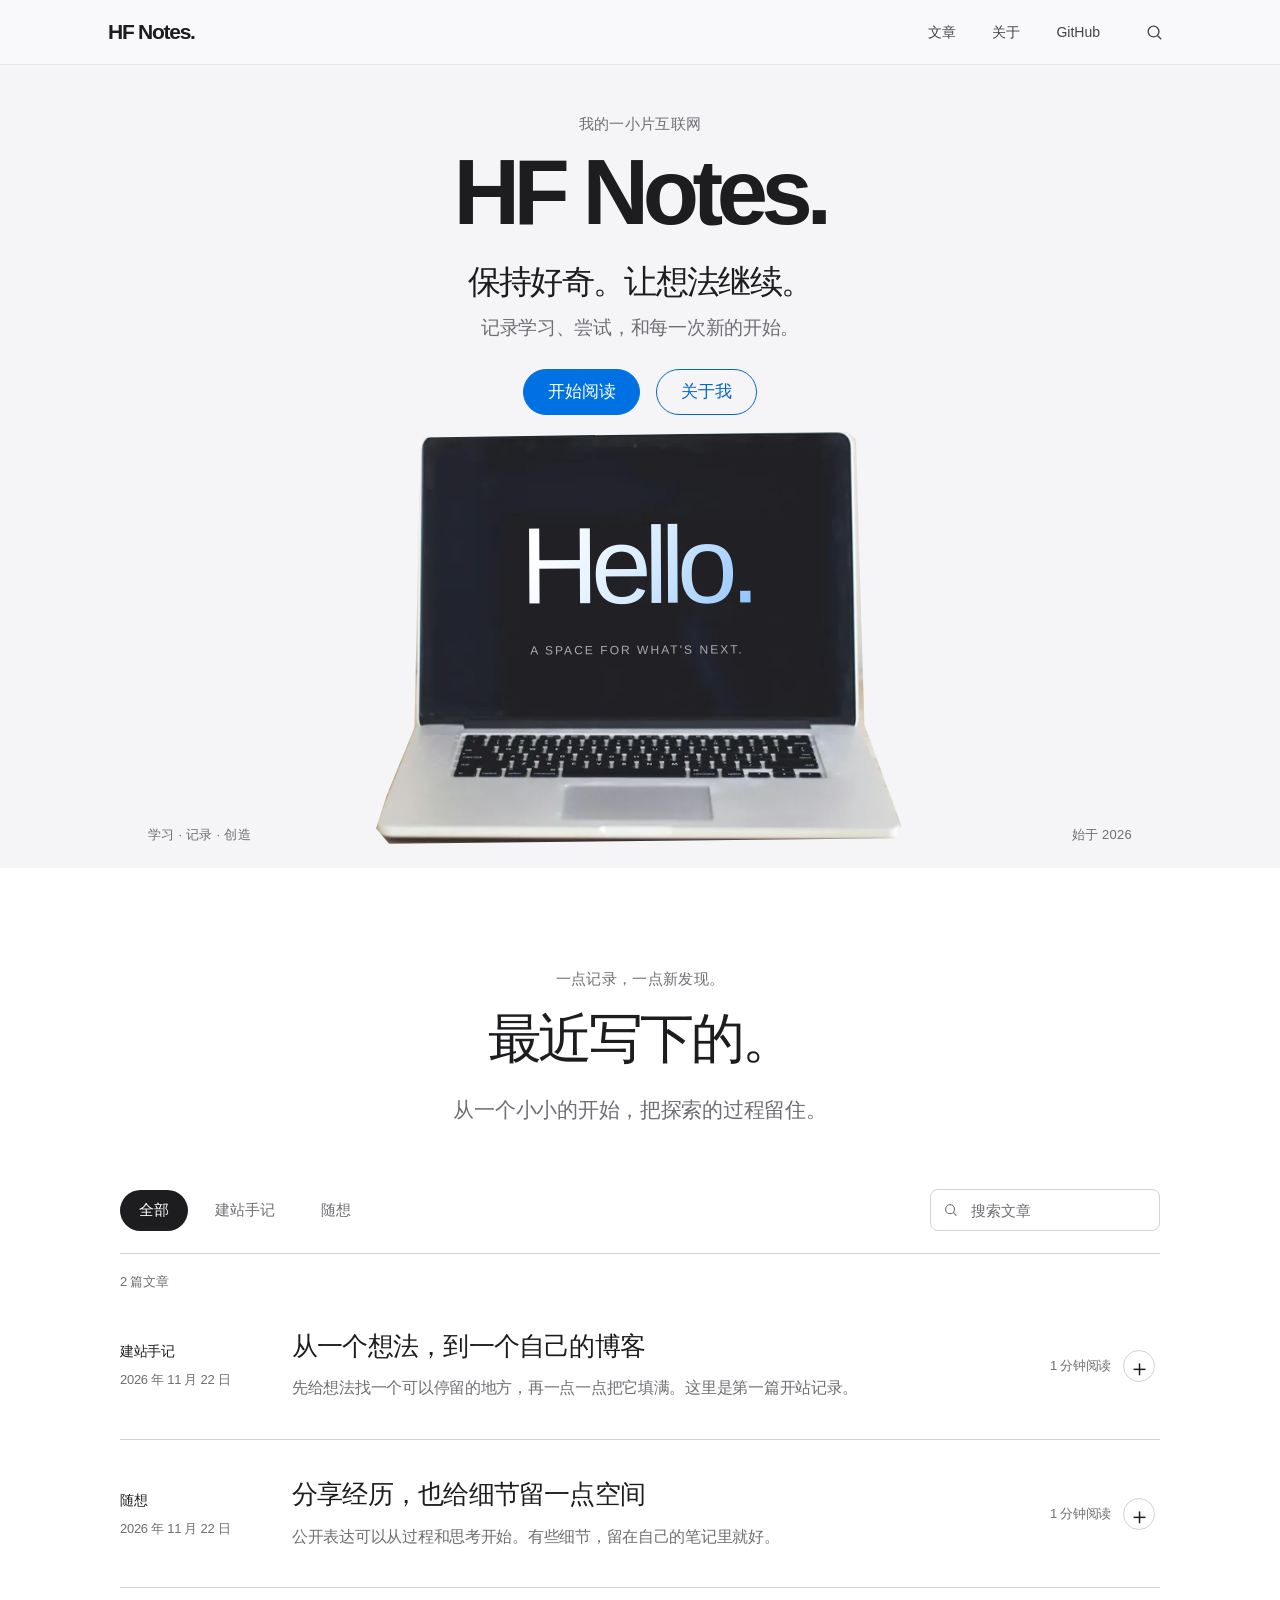
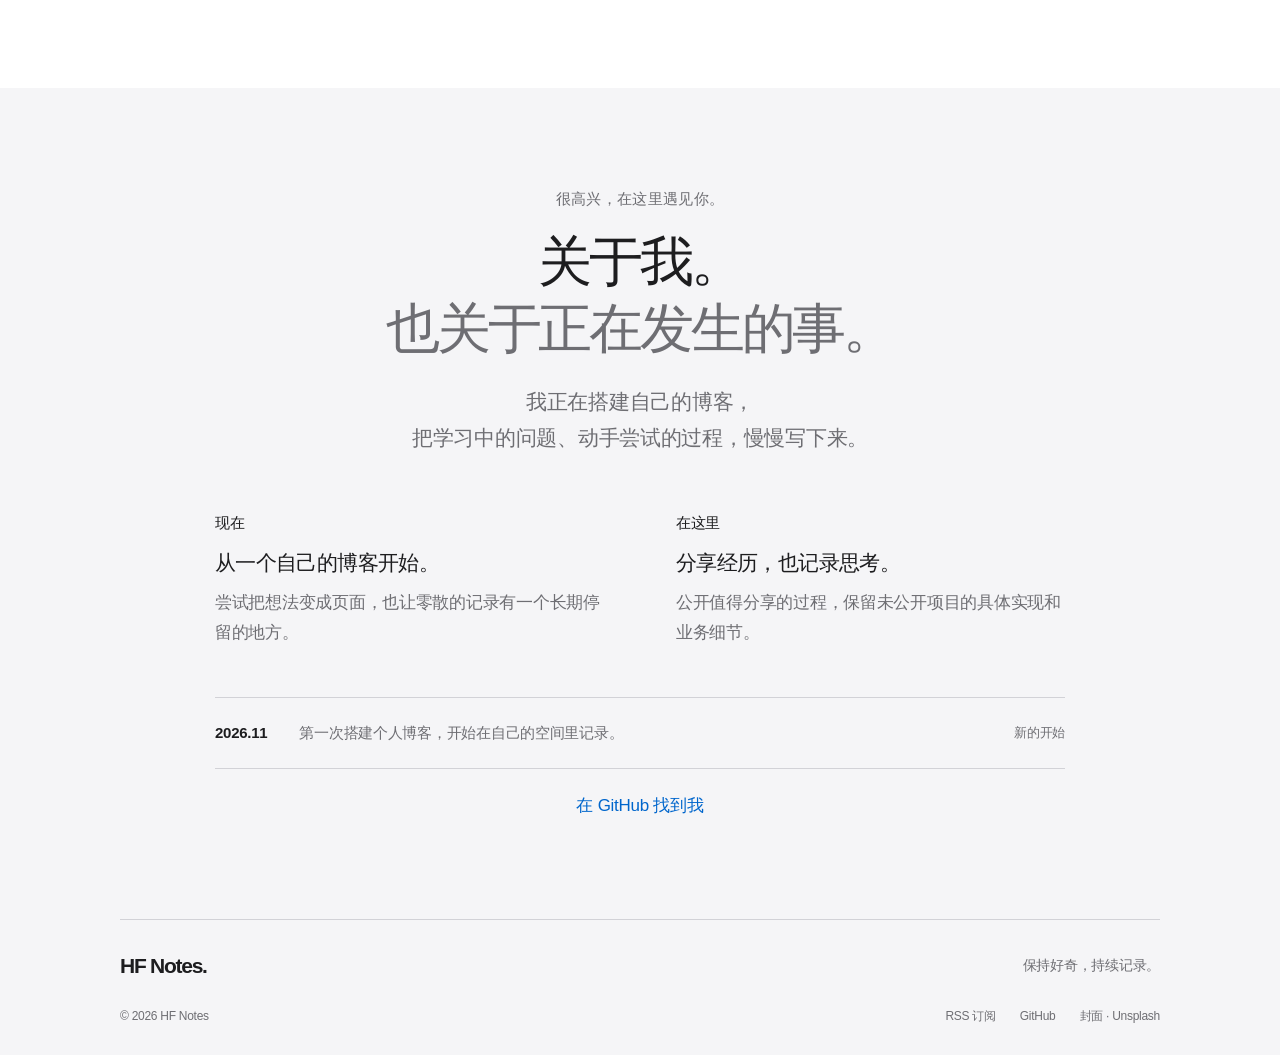
==== index.html @ c385335c "Build Apple-inspired personal blog with responsive articles and search" ====
<!doctype html>
<html lang="zh-CN"><head>
<meta charset="utf-8"><meta name="viewport" content="width=device-width, initial-scale=1">
<title>HF Notes · 学习、记录与创造</title><meta name="description" content="学习、尝试与思考。把每一次探索，留在自己的空间。">
<meta name="theme-color" content="#f5f5f7"><meta name="referrer" content="strict-origin-when-cross-origin">
<link rel="canonical" href="https://hufenglin385-sketch.github.io/"><link rel="icon" href="/assets/favicon.svg" type="image/svg+xml">
<link rel="alternate" type="application/rss+xml" title="HF Notes" href="/feed.xml">
<meta property="og:type" content="website"><meta property="og:title" content="HF Notes · 学习、记录与创造">
<meta property="og:description" content="学习、尝试与思考。把每一次探索，留在自己的空间。"><meta property="og:url" content="https://hufenglin385-sketch.github.io/">
<meta property="og:image" content="https://hufenglin385-sketch.github.io/assets/workspace.webp"><meta property="og:locale" content="zh_CN">
<link rel="stylesheet" href="/assets/style.css"><script src="/assets/app.js" defer></script>
</head><body><a class="skip" href="#main">跳到正文</a>
<header class="site-header"><nav class="nav-inner" aria-label="主导航">
<a class="wordmark" href="/" aria-label="HF Notes 首页">HF Notes<span class="wordmark-dot" aria-hidden="true">.</span></a>
<div class="nav-links"><a href="/#notes">文章</a><a href="/#about">关于</a>
<a href="https://github.com/hufenglin385-sketch" target="_blank" rel="noopener noreferrer">GitHub<span class="sr-only">（新窗口）</span></a>
<button class="search-trigger" type="button" data-open-search aria-label="搜索文章" hidden><svg viewBox="0 0 24 24" width="19" height="19" fill="none" stroke="currentColor" stroke-width="1.7" aria-hidden="true"><circle cx="10.8" cy="10.8" r="6.8"/><path d="m16 16 4.5 4.5"/></svg></button></div>
</nav></header><main id="main">
<section class="hero" aria-labelledby="hero-title">
<div class="hero-copy"><p class="eyebrow hero-enter">我的一小片互联网</p>
<h1 id="hero-title" class="hero-enter">HF Notes<span>.</span></h1>
<p class="hero-description hero-enter">保持好奇。让想法继续。</p>
<p class="hero-subtitle hero-enter">记录学习、尝试，和每一次新的开始。</p>
<div class="hero-actions hero-enter"><a class="button button-primary" href="#notes">开始阅读</a><a class="button button-outline" href="#about">关于我</a></div></div>
<div class="device-frame hero-enter" aria-label="一台笔记本电脑的产品摄影，屏幕上是 Hello 欢迎语">
<img class="device-photo" src="/assets/workspace.webp" width="1500" height="1000" fetchpriority="high" alt="">
<div class="device-screen" aria-hidden="true"><span class="screen-hello">Hello.</span><span class="screen-caption">A SPACE FOR WHAT'S NEXT.</span></div>
</div>
<div class="hero-footnote"><span>学习 · 记录 · 创造</span><span>始于 2026</span></div>
</section>
<section class="notes section" id="notes" aria-labelledby="notes-title"><div class="content-width">
<div class="section-heading reveal"><p class="eyebrow">一点记录，一点新发现。</p><h2 id="notes-title">最近写下的。</h2><p>从一个小小的开始，把探索的过程留住。</p></div>
<div class="notes-toolbar js-tools" hidden><div class="filters" role="group" aria-label="按分类筛选"><button type="button" class="filter is-active" data-filter="all" aria-pressed="true">全部</button><button type="button" class="filter" data-filter="建站手记" aria-pressed="false">建站手记</button><button type="button" class="filter" data-filter="随想" aria-pressed="false">随想</button></div>
<label class="search-field"><svg viewBox="0 0 24 24" width="18" height="18" fill="none" stroke="currentColor" stroke-width="1.7" aria-hidden="true"><circle cx="10.8" cy="10.8" r="6.8"/><path d="m16 16 4.5 4.5"/></svg><span class="sr-only">搜索文章</span><input id="note-search" type="search" placeholder="搜索文章" autocomplete="off"></label></div>
<p class="result-count" role="status" aria-live="polite" aria-atomic="true">2 篇文章</p>
<ul class="note-list"><li class="note-item reveal" data-category="建站手记" data-search="从一个想法，到一个自己的博客 建站手记 先给想法找一个可以停留的地方，再一点一点把它填满。这里是第一篇开站记录。 最初的问题很具体：做一个个人博客，需要先买域名吗？服务器要怎么准备？在了解了基本的托管方式以后，我决定先用 github pages，把第一个版本放到网上。 我想要的起点也很简单：一个能介绍自己、能放文章、以后还能慢慢修改的地方。网站可以先小一点，先把第一篇记录写下来。 选风格时，我看了 refero 上的设计参考，最后选择了 apple 那种简洁、清晰的视觉方向。第一版由 ai 协助完成，希望它在电脑和手机上都能舒服地阅读。 首页可以有一点画面感，文章页则留给文字。这个博客也会随着使用慢慢调整，不必在开头就把所有功能一次做齐。 第一步，是给这个地方起一个名字，放上几段文字。下一步，是在学习和尝试时，记下值得回头看的问题与想法。 这里从今天开始。愿以后再翻到这一页时，能看见自己走过的一点路。">
<a class="note-link" href="/notes/a-place-to-begin/">
<div class="note-meta"><span>建站手记</span><time datetime="2026-11-22">2026 年 11 月 22 日</time></div>
<div class="note-copy"><h3>从一个想法，到一个自己的博客</h3><p>先给想法找一个可以停留的地方，再一点一点把它填满。这里是第一篇开站记录。</p></div>
<span class="note-read">1 分钟阅读<span class="read-mark" aria-hidden="true">＋</span></span>
</a></li><li class="note-item reveal" data-category="随想" data-search="分享经历，也给细节留一点空间 随想 公开表达可以从过程和思考开始。有些细节，留在自己的笔记里就好。 我愿意在这里记录经历，也想保留一点属于自己的空间。一次尝试为什么开始、遇到了什么问题、最后学到了什么，都是可以慢慢写的内容。 项目的完整实现、没有公开的资料和具体业务细节，可以先留在私人笔记中。公开文章里，把问题与思路讲清楚就已经很有价值。 每次发布前，我会想一想：这段内容是否涉及他人的信息？是否包含不适合公开的项目细节？有没有必要换一种更概括的表达？ 这样的边界，让我更安心地写下自己的学习和思考，也让这个博客可以按自己的节奏持续下去。">
<a class="note-link" href="/notes/leave-a-little-space/">
<div class="note-meta"><span>随想</span><time datetime="2026-11-22">2026 年 11 月 22 日</time></div>
<div class="note-copy"><h3>分享经历，也给细节留一点空间</h3><p>公开表达可以从过程和思考开始。有些细节，留在自己的笔记里就好。</p></div>
<span class="note-read">1 分钟阅读<span class="read-mark" aria-hidden="true">＋</span></span>
</a></li></ul>
<div class="empty-state" hidden><h3>还没有找到这篇笔记。</h3><p>换个关键词，或试试全部分类。</p><button class="button button-outline" type="button" data-reset-search>查看全部</button></div>
<noscript><p class="noscript">所有文章已列出。启用 JavaScript 后可使用搜索与分类。</p></noscript>
</div></section>
<section class="about section" id="about" aria-labelledby="about-title"><div class="content-width">
<div class="section-heading reveal"><p class="eyebrow">很高兴，在这里遇见你。</p><h2 id="about-title">关于我。<br><span class="muted">也关于正在发生的事。</span></h2>
<p class="about-intro">我正在搭建自己的博客，<br class="desktop-break">把学习中的问题、动手尝试的过程，慢慢写下来。</p></div>
<div class="about-details reveal"><div><h3>现在</h3><p>从一个自己的博客开始。</p><p class="muted">尝试把想法变成页面，也让零散的记录有一个长期停留的地方。</p></div>
<div><h3>在这里</h3><p>分享经历，也记录思考。</p><p class="muted">公开值得分享的过程，保留未公开项目的具体实现和业务细节。</p></div></div>
<div class="milestone reveal"><span>2026.11</span><p>第一次搭建个人博客，开始在自己的空间里记录。</p><span class="milestone-label">新的开始</span></div>
<a class="text-link reveal" href="https://github.com/hufenglin385-sketch" target="_blank" rel="noopener noreferrer">在 GitHub 找到我</a>
</div></section></main><footer class="site-footer"><div class="footer-inner">
<div class="footer-top"><a class="wordmark" href="/">HF Notes.</a><span>保持好奇，持续记录。</span></div>
<div class="footer-bottom"><span>© 2026 HF Notes</span><div>
<a href="/feed.xml">RSS 订阅</a><a href="https://github.com/hufenglin385-sketch" target="_blank" rel="noopener noreferrer">GitHub</a>
<a href="https://images.unsplash.com/photo-1496181133206-80ce9b88a853" target="_blank" rel="noopener noreferrer">封面 · Unsplash</a>
</div></div></div></footer></body></html>
---- assets/style.css ----
:root{--canvas:#f5f5f7;--paper:#fff;--ink:#1d1d1f;--muted:#6e6e73;--line:#d2d2d7;--blue:#0071e3;--link:#0066cc;--nav:rgba(250,250,252,.84);font-family:-apple-system,BlinkMacSystemFont,"Segoe UI","Microsoft YaHei","PingFang SC",sans-serif;color:var(--ink);background:var(--canvas);font-synthesis:none}
*{box-sizing:border-box}html{scroll-behavior:smooth;scroll-padding-top:92px}body{margin:0;font-size:17px;letter-spacing:-.016em;line-height:1.5}a{color:inherit;text-decoration:none}button,input{font:inherit}button,a,input{-webkit-tap-highlight-color:transparent}button{cursor:pointer}button:disabled{cursor:default}a:focus-visible,button:focus-visible,input:focus-visible,summary:focus-visible{outline:3px solid #2997ff;outline-offset:5px}::selection{background:#c9e2fc;color:#1d1d1f}h1,h2,h3,p{margin:0}button{border:0}img{display:block;max-width:100%}[hidden]{display:none!important}.sr-only{position:absolute;width:1px;height:1px;padding:0;margin:-1px;overflow:hidden;clip:rect(0,0,0,0);white-space:nowrap;border:0}.skip{position:fixed;top:-80px;left:16px;z-index:100;padding:12px 20px;background:var(--ink);color:#fff;border-radius:980px}.skip:focus{top:10px}.site-header{position:sticky;top:0;z-index:30;background:var(--nav);backdrop-filter:saturate(180%) blur(20px);border-bottom:1px solid rgba(0,0,0,.08)}.nav-inner{max-width:1120px;height:64px;margin:auto;padding:0 28px;display:flex;align-items:center;justify-content:space-between}.wordmark{font-size:21px;font-weight:600;letter-spacing:-.06em;white-space:nowrap}.wordmark-dot{color:var(--ink)}.nav-links{display:flex;align-items:center;gap:36px;font-size:14px;letter-spacing:0}.nav-links>a{padding:12px 0;color:#424245;transition:color .2s}.nav-links>a:hover{color:#000}.search-trigger{background:none;color:#424245;display:grid;place-items:center;width:36px;height:40px;border-radius:980px}.content-width{max-width:1120px;margin:auto;padding:0 40px}.hero{position:relative;overflow:hidden;background:#f5f5f7;text-align:center;min-height:0;padding:48px 0 24px}.hero-copy{position:relative;z-index:2;padding:0 24px}.eyebrow{font-size:15px;font-weight:600;letter-spacing:.02em}.hero .eyebrow{color:#6e6e73;margin-bottom:8px}.hero h1{font-size:clamp(72px,7.2vw,104px);line-height:1.07;font-weight:600;letter-spacing:-.07em}.hero h1 span{letter-spacing:-.06em}.hero-description{font-size:clamp(25px,2.6vw,34px);line-height:1.3;font-weight:500;letter-spacing:-.05em;margin-top:18px}.hero-subtitle{font-size:19px;color:var(--muted);margin-top:11px;font-weight:400}.hero-actions{display:flex;align-items:center;justify-content:center;gap:16px;margin-top:26px}.button{display:inline-flex;align-items:center;justify-content:center;min-height:44px;padding:11px 24px;border-radius:980px;font-size:17px;line-height:1.3;letter-spacing:-.016em;transition:background .2s,color .2s,transform .2s;white-space:nowrap}.button:hover{transform:translateY(-1px)}.button-primary{background:var(--blue);color:#fff;border:1px solid var(--blue)}.button-primary:hover{background:#0077ed;border-color:#0077ed}.button-outline{background:transparent;color:var(--link);border:1px solid var(--link)}.button-outline:hover{background:#e9f3ff}.device-frame{position:relative;width:min(600px,90vw);aspect-ratio:1.5;margin:20px auto -10px;transform-origin:center 70%;will-change:transform}.device-photo{position:absolute;width:200%;max-width:none;height:auto;left:-50%;top:-54%;clip-path:polygon(32% 27.3%,67.2% 26.6%,68% 27.5%,68.7% 63.2%,71.8% 75.9%,71.2% 77.4%,29.1% 78.1%,28% 76.2%,28.9% 72%,31.2% 63.6%,31.7% 28.9%)}.device-screen{position:absolute;left:14.2%;top:1.5%;width:70.5%;height:69.5%;display:flex;align-items:center;justify-content:center;flex-direction:column;transform:rotate(-.3deg);color:#f5f5f7;overflow:hidden}.screen-hello{font-size:clamp(50px,8.5vw,110px);font-weight:300;letter-spacing:-.07em;line-height:1.2;background:linear-gradient(120deg,#fff 15%,#d4eaff 55%,#89bffe);background-clip:text;-webkit-background-clip:text;color:transparent}.screen-caption{font-size:clamp(8px,1vw,12px);letter-spacing:.17em;font-weight:400;opacity:.65;margin-top:9px}.hero-footnote{max-width:1040px;margin:0 auto;padding:0 28px;display:flex;justify-content:space-between;color:var(--muted);font-size:13px;letter-spacing:.02em;position:relative}.section{padding:100px 0}.notes{background:#fff}.section-heading{margin:0 auto 46px;text-align:center}.section-heading .eyebrow{color:var(--muted);margin-bottom:17px}.section-heading h2{font-size:clamp(36px,4.2vw,56px);font-weight:600;letter-spacing:-.06em;line-height:1.15}.section-heading>p:last-child:not(.eyebrow){font-size:21px;font-weight:300;color:var(--muted);margin:22px auto 0;line-height:1.7}.notes-toolbar{display:flex;align-items:center;justify-content:space-between;gap:20px;padding:16px 0 22px;border-bottom:1px solid var(--line)}.filters{display:flex;gap:8px;flex-wrap:wrap}.filter{border:1px solid transparent;border-radius:980px;padding:8px 18px;background:transparent;color:var(--muted);font-size:15px;min-height:40px;transition:background .2s,color .2s}.filter:hover{background:#f5f5f7;color:var(--ink)}.filter.is-active{background:var(--ink);color:#fff}.search-field{display:flex;align-items:center;gap:10px;border:1px solid var(--line);border-radius:8px;color:var(--muted);padding:0 12px;min-height:42px;width:230px}.search-field:focus-within{outline:3px solid #2997ff;outline-offset:2px;border-color:transparent}.search-field input{width:100%;min-width:0;height:40px;border:0;background:none;outline:none!important;color:var(--ink);font-size:15px}.search-field input::placeholder{color:var(--muted)}.result-count{font-size:13px;color:var(--muted);margin:18px 0 0}.note-list{list-style:none;margin:0;padding:0}.note-item{border-bottom:1px solid var(--line)}.note-link{display:grid;grid-template-columns:140px 1fr 110px;align-items:center;gap:32px;padding:36px 0;transition:transform .25s}.note-link:hover{transform:translateX(6px)}.note-meta{font-size:13px;color:var(--muted);display:flex;flex-direction:column;gap:8px}.note-meta>span{font-size:14px;font-weight:600;color:var(--ink)}.note-copy h3{font-size:26px;font-weight:600;line-height:1.4;letter-spacing:-.03em}.note-copy p{color:var(--muted);font-size:16px;line-height:1.8;margin-top:10px;max-width:590px}.note-read{color:var(--muted);font-size:13px;display:flex;align-items:center;gap:12px;white-space:nowrap}.read-mark{display:grid;place-items:center;font-size:23px;font-weight:300;color:var(--ink);width:32px;height:32px;border:1px solid var(--line);border-radius:50%;transition:background .2s}.note-link:hover .read-mark{color:#fff;background:var(--ink);border-color:var(--ink)}.empty-state{text-align:center;padding:64px 16px}.empty-state h3{font-size:26px;letter-spacing:-.04em}.empty-state p{color:var(--muted);margin:12px 0 24px}.noscript{font-size:14px;color:var(--muted);padding-top:20px}.about{background:#f5f5f7;text-align:center}.muted{color:var(--muted)}.about .section-heading{margin-bottom:56px}.about .section-heading h2{line-height:1.25}.about-intro{max-width:680px}.about-details{max-width:850px;display:grid;grid-template-columns:1fr 1fr;gap:72px;margin:0 auto;text-align:left}.about-details h3{font-size:15px;margin-bottom:12px;font-weight:600}.about-details p{font-size:21px;line-height:1.6;letter-spacing:-.03em}.about-details p.muted{font-size:17px;margin-top:8px;letter-spacing:-.016em;line-height:1.8}.milestone{display:flex;align-items:center;gap:32px;max-width:850px;margin:48px auto 24px;padding:24px 0;border-top:1px solid var(--line);border-bottom:1px solid var(--line);text-align:left;font-size:15px}.milestone>span:first-child{font-weight:600;white-space:nowrap}.milestone p{flex:1;color:var(--muted)}.milestone-label{font-size:13px;color:var(--muted);white-space:nowrap}.text-link{color:var(--link);font-size:17px}.text-link:hover{text-decoration:underline;text-underline-offset:4px}.site-footer{background:#f5f5f7}.footer-inner{max-width:1120px;margin:auto;padding:0 40px 30px}.footer-top{border-top:1px solid var(--line);padding:30px 0 26px;display:flex;align-items:center;justify-content:space-between}.footer-top>span{font-size:14px;color:var(--muted)}.footer-bottom{display:flex;justify-content:space-between;gap:24px;color:var(--muted);font-size:12px}.footer-bottom>div{display:flex;gap:24px}.footer-bottom a:hover{color:var(--ink);text-decoration:underline}.reading-progress{position:fixed;top:64px;left:0;right:0;height:2px;z-index:40;pointer-events:none}.reading-progress span{display:block;height:100%;width:100%;background:#2997ff;transform:scaleX(0);transform-origin:left}.article-main{background:#fff;padding:72px max(24px,calc((100% - 720px)/2)) 80px}.article-header{text-align:center;margin-bottom:32px}.article-header>.text-link{font-size:15px}.article-header .eyebrow{color:var(--muted);margin:48px 0 18px}.article-header h1{font-size:clamp(36px,4.5vw,56px);font-weight:600;line-height:1.2;letter-spacing:-.055em;text-wrap:balance}.article-meta{display:flex;justify-content:center;gap:24px;color:var(--muted);font-size:14px;margin-top:24px}.article-lead{font-size:23px;color:var(--muted);font-weight:300;line-height:1.6;margin:38px auto 40px;max-width:630px}.article-toc{font-size:15px;border-top:1px solid var(--line);border-bottom:1px solid var(--line);margin-bottom:50px;padding:18px 0}.article-toc summary{cursor:pointer;width:fit-content;font-weight:600}.article-toc nav{display:flex;flex-direction:column;gap:12px;padding-top:20px;color:var(--link)}.article-toc nav a:hover{text-decoration:underline}.article-body{font-size:18px;line-height:1.95;letter-spacing:0;overflow-wrap:anywhere}.article-section{margin-bottom:48px}.article-section h2{font-size:28px;line-height:1.4;margin-bottom:20px;letter-spacing:-.03em;font-weight:600}.article-section p+p{margin-top:22px}.article-share{border-top:1px solid var(--line);padding:28px 0;display:flex;align-items:center;gap:16px;flex-wrap:wrap;color:var(--muted);font-size:15px}.article-share .button{font-size:14px;padding:8px 16px;min-height:38px;margin-left:auto}.copy-status{font-size:13px;width:100%}.copy-status:empty{display:none}.next-note{display:block;margin-top:36px;padding-top:32px;border-top:1px solid var(--line)}.next-note>span{font-size:14px;color:var(--muted)}.next-note h2{font-size:28px;line-height:1.4;font-weight:600;letter-spacing:-.03em;margin:12px 0}.next-note p{font-size:17px;color:var(--muted);line-height:1.8}.next-note:hover h2{color:var(--link)}.not-found{min-height:70vh;display:flex;flex-direction:column;align-items:center;justify-content:center;gap:24px;padding:72px 24px;text-align:center}.not-found h1{font-size:56px;letter-spacing:-.05em;line-height:1.2;font-weight:600}.not-found>p{color:var(--muted)}
@keyframes enter{from{opacity:0;transform:translateY(18px)}to{opacity:1;transform:translateY(0)}}.hero-enter{animation:enter .8s both;animation-timing-function:cubic-bezier(.2,.7,.2,1)}.hero-copy>:nth-child(2){animation-delay:.07s}.hero-copy>:nth-child(3){animation-delay:.14s}.hero-copy>:nth-child(4){animation-delay:.21s}.hero-copy>:nth-child(5){animation-delay:.28s}.device-frame.hero-enter{animation-delay:.32s}.reveal.will-reveal{opacity:0;transform:translateY(18px);transition:opacity .6s ease,transform .6s ease}.reveal.is-visible{opacity:1;transform:none}
@media(min-width:1100px) and (max-height:820px){.hero{padding-top:32px;min-height:0}.hero h1{font-size:84px}.device-frame{width:500px;margin-top:12px}.hero-subtitle{margin-top:8px}.hero-actions{margin-top:20px}.hero-description{margin-top:12px}}
@media(max-width:760px){html{scroll-padding-top:82px}.nav-inner{height:60px;padding:0 24px}.wordmark{font-size:20px}.nav-links{gap:22px;font-size:13px}.search-trigger{width:25px}.content-width,.footer-inner{padding-left:24px;padding-right:24px}.hero{min-height:0;padding-top:54px;padding-bottom:24px}.hero h1{font-size:76px}.hero-description{font-size:27px;margin-top:16px}.hero-subtitle{font-size:16px;margin-top:12px}.hero .eyebrow{font-size:13px}.hero-actions{margin-top:25px;gap:12px}.button{font-size:15px;min-height:43px;padding:11px 22px}.device-frame{width:96vw;max-width:640px;margin-top:34px;margin-bottom:14px}.hero-footnote{font-size:11px;padding:0 24px}.screen-hello{font-size:13vw}.screen-caption{font-size:8px}.section{padding:72px 0}.section-heading{margin-bottom:32px}.section-heading .eyebrow{font-size:14px;margin-bottom:14px}.section-heading h2{font-size:38px;line-height:1.2}.section-heading>p:last-child:not(.eyebrow){font-size:18px;line-height:1.7;margin-top:20px}.notes-toolbar{align-items:flex-start;flex-direction:column;gap:18px}.filter{font-size:14px;padding:8px 15px;min-height:40px}.search-field{width:100%}.note-link{grid-template-columns:1fr;gap:13px;padding:28px 0}.note-meta{flex-direction:row;align-items:center;gap:16px;font-size:12px}.note-meta>span{font-size:13px}.note-copy h3{font-size:23px;line-height:1.4;letter-spacing:-.04em}.note-copy p{font-size:15px;line-height:1.8;margin-top:10px}.note-read{font-size:12px;justify-content:space-between}.read-mark{font-size:20px;width:28px;height:28px}.note-link:hover{transform:none}.about .section-heading{margin-bottom:38px}.about .section-heading h2{font-size:35px}.about-details{grid-template-columns:1fr;gap:30px;text-align:left}.about-details p{font-size:21px}.about-details p.muted{font-size:16px}.desktop-break{display:none}.milestone{flex-wrap:wrap;gap:12px;margin-top:32px;padding:20px 0}.milestone p{flex-basis:calc(100% - 90px);font-size:14px;line-height:1.7}.milestone-label{display:none}.text-link{font-size:16px}.footer-top{gap:16px;flex-wrap:wrap;padding:24px 0}.footer-top>span{font-size:12px}.footer-bottom{flex-direction:column;gap:16px;font-size:11px}.footer-bottom>div{gap:20px}.article-main{padding-top:48px;padding-bottom:56px}.article-header .eyebrow{margin-top:38px;font-size:14px}.article-header h1{font-size:36px;line-height:1.25}.article-meta{font-size:12px;gap:16px;margin-top:20px}.article-lead{font-size:20px;margin:30px 0}.article-body{font-size:17px;line-height:1.95}.article-section h2{font-size:25px}.article-toc{margin-bottom:36px}.next-note h2{font-size:25px}.reading-progress{top:60px}.not-found h1{font-size:42px}}
@media(max-width:370px){.nav-inner{padding:0 18px}.nav-links{gap:15px}.hero h1{font-size:64px}.hero-description{font-size:24px}.hero-subtitle{font-size:15px}.content-width{padding:0 20px}.about .section-heading h2{font-size:30px}}
@media(prefers-reduced-motion:reduce){html{scroll-behavior:auto}*,*:before,*:after{animation:none!important;transition:none!important}.reveal.will-reveal{opacity:1;transform:none}.device-frame{transform:none!important}}
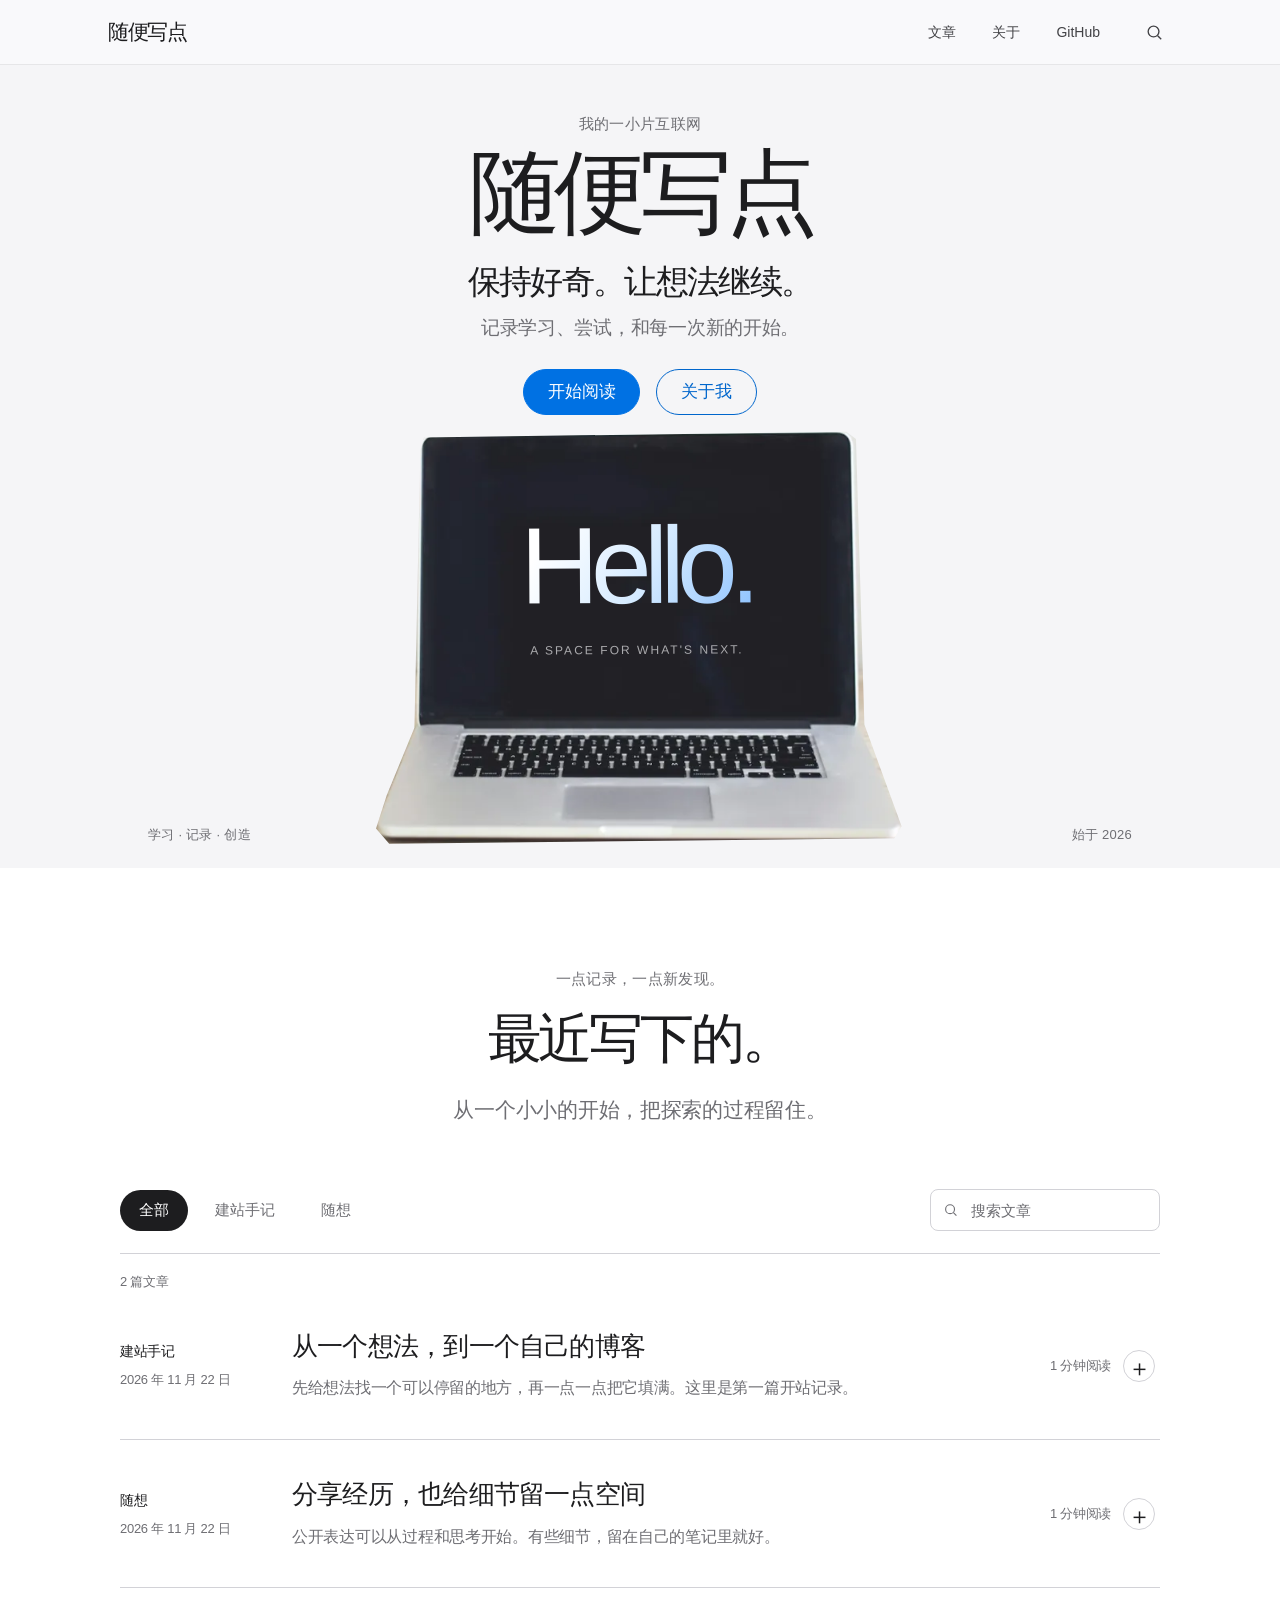
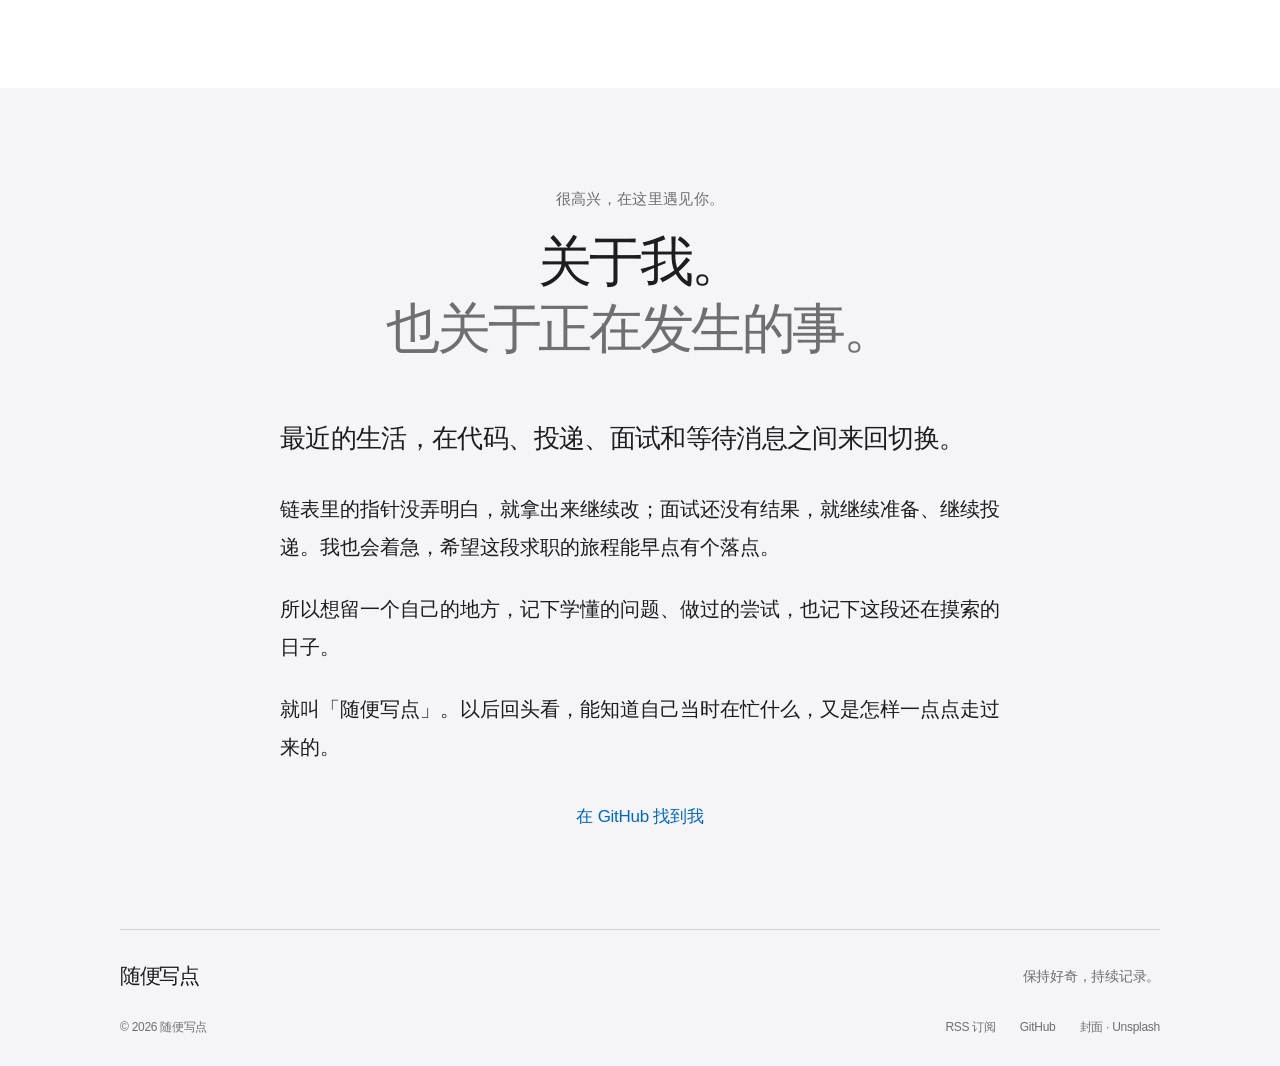
==== commit 776dc4b7: "Rename blog, replace favicon, and publish approved personal introduction" ====
--- a/index.html
+++ b/index.html
@@ -1,24 +1,24 @@
 <!doctype html>
 <html lang="zh-CN"><head>
 <meta charset="utf-8"><meta name="viewport" content="width=device-width, initial-scale=1">
-<title>HF Notes · 学习、记录与创造</title><meta name="description" content="学习、尝试与思考。把每一次探索，留在自己的空间。">
+<title>随便写点 · 学习、记录与创造</title><meta name="description" content="学习、尝试与思考。把每一次探索，留在自己的空间。">
 <meta name="theme-color" content="#f5f5f7"><meta name="referrer" content="strict-origin-when-cross-origin">
-<link rel="canonical" href="https://hufenglin385-sketch.github.io/"><link rel="icon" href="/assets/favicon.svg" type="image/svg+xml">
-<link rel="alternate" type="application/rss+xml" title="HF Notes" href="/feed.xml">
-<meta property="og:type" content="website"><meta property="og:title" content="HF Notes · 学习、记录与创造">
+<link rel="canonical" href="https://hufenglin385-sketch.github.io/"><link rel="icon" href="/assets/site-icon.jpg?v=20261122" type="image/jpeg">
+<link rel="alternate" type="application/rss+xml" title="随便写点" href="/feed.xml">
+<meta property="og:type" content="website"><meta property="og:title" content="随便写点 · 学习、记录与创造">
 <meta property="og:description" content="学习、尝试与思考。把每一次探索，留在自己的空间。"><meta property="og:url" content="https://hufenglin385-sketch.github.io/">
 <meta property="og:image" content="https://hufenglin385-sketch.github.io/assets/workspace.webp"><meta property="og:locale" content="zh_CN">
-<link rel="stylesheet" href="/assets/style.css"><script src="/assets/app.js" defer></script>
+<link rel="stylesheet" href="/assets/style.css?v=20261122-2"><script src="/assets/app.js" defer></script>
 </head><body><a class="skip" href="#main">跳到正文</a>
 <header class="site-header"><nav class="nav-inner" aria-label="主导航">
-<a class="wordmark" href="/" aria-label="HF Notes 首页">HF Notes<span class="wordmark-dot" aria-hidden="true">.</span></a>
+<a class="wordmark" href="/" aria-label="随便写点 首页">随便写点</a>
 <div class="nav-links"><a href="/#notes">文章</a><a href="/#about">关于</a>
 <a href="https://github.com/hufenglin385-sketch" target="_blank" rel="noopener noreferrer">GitHub<span class="sr-only">（新窗口）</span></a>
 <button class="search-trigger" type="button" data-open-search aria-label="搜索文章" hidden><svg viewBox="0 0 24 24" width="19" height="19" fill="none" stroke="currentColor" stroke-width="1.7" aria-hidden="true"><circle cx="10.8" cy="10.8" r="6.8"/><path d="m16 16 4.5 4.5"/></svg></button></div>
 </nav></header><main id="main">
 <section class="hero" aria-labelledby="hero-title">
 <div class="hero-copy"><p class="eyebrow hero-enter">我的一小片互联网</p>
-<h1 id="hero-title" class="hero-enter">HF Notes<span>.</span></h1>
+<h1 id="hero-title" class="hero-enter">随便写点</h1>
 <p class="hero-description hero-enter">保持好奇。让想法继续。</p>
 <p class="hero-subtitle hero-enter">记录学习、尝试，和每一次新的开始。</p>
 <div class="hero-actions hero-enter"><a class="button button-primary" href="#notes">开始阅读</a><a class="button button-outline" href="#about">关于我</a></div></div>
@@ -48,15 +48,12 @@
 <noscript><p class="noscript">所有文章已列出。启用 JavaScript 后可使用搜索与分类。</p></noscript>
 </div></section>
 <section class="about section" id="about" aria-labelledby="about-title"><div class="content-width">
-<div class="section-heading reveal"><p class="eyebrow">很高兴，在这里遇见你。</p><h2 id="about-title">关于我。<br><span class="muted">也关于正在发生的事。</span></h2>
-<p class="about-intro">我正在搭建自己的博客，<br class="desktop-break">把学习中的问题、动手尝试的过程，慢慢写下来。</p></div>
-<div class="about-details reveal"><div><h3>现在</h3><p>从一个自己的博客开始。</p><p class="muted">尝试把想法变成页面，也让零散的记录有一个长期停留的地方。</p></div>
-<div><h3>在这里</h3><p>分享经历，也记录思考。</p><p class="muted">公开值得分享的过程，保留未公开项目的具体实现和业务细节。</p></div></div>
-<div class="milestone reveal"><span>2026.11</span><p>第一次搭建个人博客，开始在自己的空间里记录。</p><span class="milestone-label">新的开始</span></div>
+<div class="section-heading reveal"><p class="eyebrow">很高兴，在这里遇见你。</p><h2 id="about-title">关于我。<br><span class="muted">也关于正在发生的事。</span></h2></div>
+<div class="about-story reveal"><p>最近的生活，在代码、投递、面试和等待消息之间来回切换。</p><p>链表里的指针没弄明白，就拿出来继续改；面试还没有结果，就继续准备、继续投递。我也会着急，希望这段求职的旅程能早点有个落点。</p><p>所以想留一个自己的地方，记下学懂的问题、做过的尝试，也记下这段还在摸索的日子。</p><p>就叫「随便写点」。以后回头看，能知道自己当时在忙什么，又是怎样一点点走过来的。</p></div>
 <a class="text-link reveal" href="https://github.com/hufenglin385-sketch" target="_blank" rel="noopener noreferrer">在 GitHub 找到我</a>
 </div></section></main><footer class="site-footer"><div class="footer-inner">
-<div class="footer-top"><a class="wordmark" href="/">HF Notes.</a><span>保持好奇，持续记录。</span></div>
-<div class="footer-bottom"><span>© 2026 HF Notes</span><div>
+<div class="footer-top"><a class="wordmark" href="/">随便写点</a><span>保持好奇，持续记录。</span></div>
+<div class="footer-bottom"><span>© 2026 随便写点</span><div>
 <a href="/feed.xml">RSS 订阅</a><a href="https://github.com/hufenglin385-sketch" target="_blank" rel="noopener noreferrer">GitHub</a>
 <a href="https://images.unsplash.com/photo-1496181133206-80ce9b88a853" target="_blank" rel="noopener noreferrer">封面 · Unsplash</a>
 </div></div></div></footer></body></html>
--- a/assets/style.css
+++ b/assets/style.css
@@ -2,6 +2,8 @@
 *{box-sizing:border-box}html{scroll-behavior:smooth;scroll-padding-top:92px}body{margin:0;font-size:17px;letter-spacing:-.016em;line-height:1.5}a{color:inherit;text-decoration:none}button,input{font:inherit}button,a,input{-webkit-tap-highlight-color:transparent}button{cursor:pointer}button:disabled{cursor:default}a:focus-visible,button:focus-visible,input:focus-visible,summary:focus-visible{outline:3px solid #2997ff;outline-offset:5px}::selection{background:#c9e2fc;color:#1d1d1f}h1,h2,h3,p{margin:0}button{border:0}img{display:block;max-width:100%}[hidden]{display:none!important}.sr-only{position:absolute;width:1px;height:1px;padding:0;margin:-1px;overflow:hidden;clip:rect(0,0,0,0);white-space:nowrap;border:0}.skip{position:fixed;top:-80px;left:16px;z-index:100;padding:12px 20px;background:var(--ink);color:#fff;border-radius:980px}.skip:focus{top:10px}.site-header{position:sticky;top:0;z-index:30;background:var(--nav);backdrop-filter:saturate(180%) blur(20px);border-bottom:1px solid rgba(0,0,0,.08)}.nav-inner{max-width:1120px;height:64px;margin:auto;padding:0 28px;display:flex;align-items:center;justify-content:space-between}.wordmark{font-size:21px;font-weight:600;letter-spacing:-.06em;white-space:nowrap}.wordmark-dot{color:var(--ink)}.nav-links{display:flex;align-items:center;gap:36px;font-size:14px;letter-spacing:0}.nav-links>a{padding:12px 0;color:#424245;transition:color .2s}.nav-links>a:hover{color:#000}.search-trigger{background:none;color:#424245;display:grid;place-items:center;width:36px;height:40px;border-radius:980px}.content-width{max-width:1120px;margin:auto;padding:0 40px}.hero{position:relative;overflow:hidden;background:#f5f5f7;text-align:center;min-height:0;padding:48px 0 24px}.hero-copy{position:relative;z-index:2;padding:0 24px}.eyebrow{font-size:15px;font-weight:600;letter-spacing:.02em}.hero .eyebrow{color:#6e6e73;margin-bottom:8px}.hero h1{font-size:clamp(72px,7.2vw,104px);line-height:1.07;font-weight:600;letter-spacing:-.07em}.hero h1 span{letter-spacing:-.06em}.hero-description{font-size:clamp(25px,2.6vw,34px);line-height:1.3;font-weight:500;letter-spacing:-.05em;margin-top:18px}.hero-subtitle{font-size:19px;color:var(--muted);margin-top:11px;font-weight:400}.hero-actions{display:flex;align-items:center;justify-content:center;gap:16px;margin-top:26px}.button{display:inline-flex;align-items:center;justify-content:center;min-height:44px;padding:11px 24px;border-radius:980px;font-size:17px;line-height:1.3;letter-spacing:-.016em;transition:background .2s,color .2s,transform .2s;white-space:nowrap}.button:hover{transform:translateY(-1px)}.button-primary{background:var(--blue);color:#fff;border:1px solid var(--blue)}.button-primary:hover{background:#0077ed;border-color:#0077ed}.button-outline{background:transparent;color:var(--link);border:1px solid var(--link)}.button-outline:hover{background:#e9f3ff}.device-frame{position:relative;width:min(600px,90vw);aspect-ratio:1.5;margin:20px auto -10px;transform-origin:center 70%;will-change:transform}.device-photo{position:absolute;width:200%;max-width:none;height:auto;left:-50%;top:-54%;clip-path:polygon(32% 27.3%,67.2% 26.6%,68% 27.5%,68.7% 63.2%,71.8% 75.9%,71.2% 77.4%,29.1% 78.1%,28% 76.2%,28.9% 72%,31.2% 63.6%,31.7% 28.9%)}.device-screen{position:absolute;left:14.2%;top:1.5%;width:70.5%;height:69.5%;display:flex;align-items:center;justify-content:center;flex-direction:column;transform:rotate(-.3deg);color:#f5f5f7;overflow:hidden}.screen-hello{font-size:clamp(50px,8.5vw,110px);font-weight:300;letter-spacing:-.07em;line-height:1.2;background:linear-gradient(120deg,#fff 15%,#d4eaff 55%,#89bffe);background-clip:text;-webkit-background-clip:text;color:transparent}.screen-caption{font-size:clamp(8px,1vw,12px);letter-spacing:.17em;font-weight:400;opacity:.65;margin-top:9px}.hero-footnote{max-width:1040px;margin:0 auto;padding:0 28px;display:flex;justify-content:space-between;color:var(--muted);font-size:13px;letter-spacing:.02em;position:relative}.section{padding:100px 0}.notes{background:#fff}.section-heading{margin:0 auto 46px;text-align:center}.section-heading .eyebrow{color:var(--muted);margin-bottom:17px}.section-heading h2{font-size:clamp(36px,4.2vw,56px);font-weight:600;letter-spacing:-.06em;line-height:1.15}.section-heading>p:last-child:not(.eyebrow){font-size:21px;font-weight:300;color:var(--muted);margin:22px auto 0;line-height:1.7}.notes-toolbar{display:flex;align-items:center;justify-content:space-between;gap:20px;padding:16px 0 22px;border-bottom:1px solid var(--line)}.filters{display:flex;gap:8px;flex-wrap:wrap}.filter{border:1px solid transparent;border-radius:980px;padding:8px 18px;background:transparent;color:var(--muted);font-size:15px;min-height:40px;transition:background .2s,color .2s}.filter:hover{background:#f5f5f7;color:var(--ink)}.filter.is-active{background:var(--ink);color:#fff}.search-field{display:flex;align-items:center;gap:10px;border:1px solid var(--line);border-radius:8px;color:var(--muted);padding:0 12px;min-height:42px;width:230px}.search-field:focus-within{outline:3px solid #2997ff;outline-offset:2px;border-color:transparent}.search-field input{width:100%;min-width:0;height:40px;border:0;background:none;outline:none!important;color:var(--ink);font-size:15px}.search-field input::placeholder{color:var(--muted)}.result-count{font-size:13px;color:var(--muted);margin:18px 0 0}.note-list{list-style:none;margin:0;padding:0}.note-item{border-bottom:1px solid var(--line)}.note-link{display:grid;grid-template-columns:140px 1fr 110px;align-items:center;gap:32px;padding:36px 0;transition:transform .25s}.note-link:hover{transform:translateX(6px)}.note-meta{font-size:13px;color:var(--muted);display:flex;flex-direction:column;gap:8px}.note-meta>span{font-size:14px;font-weight:600;color:var(--ink)}.note-copy h3{font-size:26px;font-weight:600;line-height:1.4;letter-spacing:-.03em}.note-copy p{color:var(--muted);font-size:16px;line-height:1.8;margin-top:10px;max-width:590px}.note-read{color:var(--muted);font-size:13px;display:flex;align-items:center;gap:12px;white-space:nowrap}.read-mark{display:grid;place-items:center;font-size:23px;font-weight:300;color:var(--ink);width:32px;height:32px;border:1px solid var(--line);border-radius:50%;transition:background .2s}.note-link:hover .read-mark{color:#fff;background:var(--ink);border-color:var(--ink)}.empty-state{text-align:center;padding:64px 16px}.empty-state h3{font-size:26px;letter-spacing:-.04em}.empty-state p{color:var(--muted);margin:12px 0 24px}.noscript{font-size:14px;color:var(--muted);padding-top:20px}.about{background:#f5f5f7;text-align:center}.muted{color:var(--muted)}.about .section-heading{margin-bottom:56px}.about .section-heading h2{line-height:1.25}.about-intro{max-width:680px}.about-details{max-width:850px;display:grid;grid-template-columns:1fr 1fr;gap:72px;margin:0 auto;text-align:left}.about-details h3{font-size:15px;margin-bottom:12px;font-weight:600}.about-details p{font-size:21px;line-height:1.6;letter-spacing:-.03em}.about-details p.muted{font-size:17px;margin-top:8px;letter-spacing:-.016em;line-height:1.8}.milestone{display:flex;align-items:center;gap:32px;max-width:850px;margin:48px auto 24px;padding:24px 0;border-top:1px solid var(--line);border-bottom:1px solid var(--line);text-align:left;font-size:15px}.milestone>span:first-child{font-weight:600;white-space:nowrap}.milestone p{flex:1;color:var(--muted)}.milestone-label{font-size:13px;color:var(--muted);white-space:nowrap}.text-link{color:var(--link);font-size:17px}.text-link:hover{text-decoration:underline;text-underline-offset:4px}.site-footer{background:#f5f5f7}.footer-inner{max-width:1120px;margin:auto;padding:0 40px 30px}.footer-top{border-top:1px solid var(--line);padding:30px 0 26px;display:flex;align-items:center;justify-content:space-between}.footer-top>span{font-size:14px;color:var(--muted)}.footer-bottom{display:flex;justify-content:space-between;gap:24px;color:var(--muted);font-size:12px}.footer-bottom>div{display:flex;gap:24px}.footer-bottom a:hover{color:var(--ink);text-decoration:underline}.reading-progress{position:fixed;top:64px;left:0;right:0;height:2px;z-index:40;pointer-events:none}.reading-progress span{display:block;height:100%;width:100%;background:#2997ff;transform:scaleX(0);transform-origin:left}.article-main{background:#fff;padding:72px max(24px,calc((100% - 720px)/2)) 80px}.article-header{text-align:center;margin-bottom:32px}.article-header>.text-link{font-size:15px}.article-header .eyebrow{color:var(--muted);margin:48px 0 18px}.article-header h1{font-size:clamp(36px,4.5vw,56px);font-weight:600;line-height:1.2;letter-spacing:-.055em;text-wrap:balance}.article-meta{display:flex;justify-content:center;gap:24px;color:var(--muted);font-size:14px;margin-top:24px}.article-lead{font-size:23px;color:var(--muted);font-weight:300;line-height:1.6;margin:38px auto 40px;max-width:630px}.article-toc{font-size:15px;border-top:1px solid var(--line);border-bottom:1px solid var(--line);margin-bottom:50px;padding:18px 0}.article-toc summary{cursor:pointer;width:fit-content;font-weight:600}.article-toc nav{display:flex;flex-direction:column;gap:12px;padding-top:20px;color:var(--link)}.article-toc nav a:hover{text-decoration:underline}.article-body{font-size:18px;line-height:1.95;letter-spacing:0;overflow-wrap:anywhere}.article-section{margin-bottom:48px}.article-section h2{font-size:28px;line-height:1.4;margin-bottom:20px;letter-spacing:-.03em;font-weight:600}.article-section p+p{margin-top:22px}.article-share{border-top:1px solid var(--line);padding:28px 0;display:flex;align-items:center;gap:16px;flex-wrap:wrap;color:var(--muted);font-size:15px}.article-share .button{font-size:14px;padding:8px 16px;min-height:38px;margin-left:auto}.copy-status{font-size:13px;width:100%}.copy-status:empty{display:none}.next-note{display:block;margin-top:36px;padding-top:32px;border-top:1px solid var(--line)}.next-note>span{font-size:14px;color:var(--muted)}.next-note h2{font-size:28px;line-height:1.4;font-weight:600;letter-spacing:-.03em;margin:12px 0}.next-note p{font-size:17px;color:var(--muted);line-height:1.8}.next-note:hover h2{color:var(--link)}.not-found{min-height:70vh;display:flex;flex-direction:column;align-items:center;justify-content:center;gap:24px;padding:72px 24px;text-align:center}.not-found h1{font-size:56px;letter-spacing:-.05em;line-height:1.2;font-weight:600}.not-found>p{color:var(--muted)}
 @keyframes enter{from{opacity:0;transform:translateY(18px)}to{opacity:1;transform:translateY(0)}}.hero-enter{animation:enter .8s both;animation-timing-function:cubic-bezier(.2,.7,.2,1)}.hero-copy>:nth-child(2){animation-delay:.07s}.hero-copy>:nth-child(3){animation-delay:.14s}.hero-copy>:nth-child(4){animation-delay:.21s}.hero-copy>:nth-child(5){animation-delay:.28s}.device-frame.hero-enter{animation-delay:.32s}.reveal.will-reveal{opacity:0;transform:translateY(18px);transition:opacity .6s ease,transform .6s ease}.reveal.is-visible{opacity:1;transform:none}
 @media(min-width:1100px) and (max-height:820px){.hero{padding-top:32px;min-height:0}.hero h1{font-size:84px}.device-frame{width:500px;margin-top:12px}.hero-subtitle{margin-top:8px}.hero-actions{margin-top:20px}.hero-description{margin-top:12px}}
-@media(max-width:760px){html{scroll-padding-top:82px}.nav-inner{height:60px;padding:0 24px}.wordmark{font-size:20px}.nav-links{gap:22px;font-size:13px}.search-trigger{width:25px}.content-width,.footer-inner{padding-left:24px;padding-right:24px}.hero{min-height:0;padding-top:54px;padding-bottom:24px}.hero h1{font-size:76px}.hero-description{font-size:27px;margin-top:16px}.hero-subtitle{font-size:16px;margin-top:12px}.hero .eyebrow{font-size:13px}.hero-actions{margin-top:25px;gap:12px}.button{font-size:15px;min-height:43px;padding:11px 22px}.device-frame{width:96vw;max-width:640px;margin-top:34px;margin-bottom:14px}.hero-footnote{font-size:11px;padding:0 24px}.screen-hello{font-size:13vw}.screen-caption{font-size:8px}.section{padding:72px 0}.section-heading{margin-bottom:32px}.section-heading .eyebrow{font-size:14px;margin-bottom:14px}.section-heading h2{font-size:38px;line-height:1.2}.section-heading>p:last-child:not(.eyebrow){font-size:18px;line-height:1.7;margin-top:20px}.notes-toolbar{align-items:flex-start;flex-direction:column;gap:18px}.filter{font-size:14px;padding:8px 15px;min-height:40px}.search-field{width:100%}.note-link{grid-template-columns:1fr;gap:13px;padding:28px 0}.note-meta{flex-direction:row;align-items:center;gap:16px;font-size:12px}.note-meta>span{font-size:13px}.note-copy h3{font-size:23px;line-height:1.4;letter-spacing:-.04em}.note-copy p{font-size:15px;line-height:1.8;margin-top:10px}.note-read{font-size:12px;justify-content:space-between}.read-mark{font-size:20px;width:28px;height:28px}.note-link:hover{transform:none}.about .section-heading{margin-bottom:38px}.about .section-heading h2{font-size:35px}.about-details{grid-template-columns:1fr;gap:30px;text-align:left}.about-details p{font-size:21px}.about-details p.muted{font-size:16px}.desktop-break{display:none}.milestone{flex-wrap:wrap;gap:12px;margin-top:32px;padding:20px 0}.milestone p{flex-basis:calc(100% - 90px);font-size:14px;line-height:1.7}.milestone-label{display:none}.text-link{font-size:16px}.footer-top{gap:16px;flex-wrap:wrap;padding:24px 0}.footer-top>span{font-size:12px}.footer-bottom{flex-direction:column;gap:16px;font-size:11px}.footer-bottom>div{gap:20px}.article-main{padding-top:48px;padding-bottom:56px}.article-header .eyebrow{margin-top:38px;font-size:14px}.article-header h1{font-size:36px;line-height:1.25}.article-meta{font-size:12px;gap:16px;margin-top:20px}.article-lead{font-size:20px;margin:30px 0}.article-body{font-size:17px;line-height:1.95}.article-section h2{font-size:25px}.article-toc{margin-bottom:36px}.next-note h2{font-size:25px}.reading-progress{top:60px}.not-found h1{font-size:42px}}
+@media(max-width:760px){html{scroll-padding-top:82px}.nav-inner{height:60px;padding:0 24px}.wordmark{font-size:20px}.nav-links{gap:22px;font-size:13px}.search-trigger{width:25px}.content-width,.footer-inner{padding-left:24px;padding-right:24px}.hero{min-height:0;padding-top:54px;padding-bottom:24px}.hero h1{font-size:76px}.hero-description{font-size:27px;margin-top:16px}.hero-subtitle{font-size:16px;margin-top:12px}.hero .eyebrow{font-size:13px}.hero-actions{margin-top:25px;gap:12px}.button{font-size:15px;min-height:43px;padding:11px 22px}.device-frame{width:96vw;max-width:640px;margin-top:34px;margin-bottom:14px}.hero-footnote{font-size:11px;padding:0 24px}.screen-hello{font-size:13vw}.screen-caption{font-size:8px}.section{padding:72px 0}.section-heading{margin-bottom:32px}.section-heading .eyebrow{font-size:14px;margin-bottom:14px}.section-heading h2{font-size:38px;line-height:1.2}.section-heading>p:last-child:not(.eyebrow){font-size:18px;line-height:1.7;margin-top:20px}.notes-toolbar{align-items:flex-start;flex-direction:column;gap:18px}.filter{font-size:14px;padding:8px 15px;min-height:40px}.search-field{width:100%}.note-link{grid-template-columns:1fr;gap:13px;padding:28px 0}.note-meta{flex-direction:row;align-items:center;gap:16px;font-size:12px}.note-meta>span{font-size:13px}.note-copy h3{font-size:23px;line-height:1.4;letter-spacing:-.04em}.note-copy p{font-size:15px;line-height:1.8;margin-top:10px}.note-read{font-size:12px;justify-content:space-between}.read-mark{font-size:20px;width:28px;height:28px}.note-link:hover{transform:none}.about .section-heading{margin-bottom:38px}.about .section-heading h2{font-size:32px}.about-details{grid-template-columns:1fr;gap:30px;text-align:left}.about-details p{font-size:21px}.about-details p.muted{font-size:16px}.desktop-break{display:none}.milestone{flex-wrap:wrap;gap:12px;margin-top:32px;padding:20px 0}.milestone p{flex-basis:calc(100% - 90px);font-size:14px;line-height:1.7}.milestone-label{display:none}.text-link{font-size:16px}.footer-top{gap:16px;flex-wrap:wrap;padding:24px 0}.footer-top>span{font-size:12px}.footer-bottom{flex-direction:column;gap:16px;font-size:11px}.footer-bottom>div{gap:20px}.article-main{padding-top:48px;padding-bottom:56px}.article-header .eyebrow{margin-top:38px;font-size:14px}.article-header h1{font-size:36px;line-height:1.25}.article-meta{font-size:12px;gap:16px;margin-top:20px}.article-lead{font-size:20px;margin:30px 0}.article-body{font-size:17px;line-height:1.95}.article-section h2{font-size:25px}.article-toc{margin-bottom:36px}.next-note h2{font-size:25px}.reading-progress{top:60px}.not-found h1{font-size:42px}}
 @media(max-width:370px){.nav-inner{padding:0 18px}.nav-links{gap:15px}.hero h1{font-size:64px}.hero-description{font-size:24px}.hero-subtitle{font-size:15px}.content-width{padding:0 20px}.about .section-heading h2{font-size:30px}}
 @media(prefers-reduced-motion:reduce){html{scroll-behavior:auto}*,*:before,*:after{animation:none!important;transition:none!important}.reveal.will-reveal{opacity:1;transform:none}.device-frame{transform:none!important}}
+
+.about-story{max-width:720px;margin:0 auto 38px;text-align:left;font-size:20px;line-height:1.9;letter-spacing:0}.about-story p+p{margin-top:24px}.about-story p:first-child{font-size:26px;font-weight:500;line-height:1.6;letter-spacing:-.025em;margin-bottom:30px}@media(max-width:760px){.about-story{font-size:17px;line-height:1.9;margin-bottom:30px}.about-story p:first-child{font-size:22px;line-height:1.6;margin-bottom:24px}.about-story p+p{margin-top:20px}}
